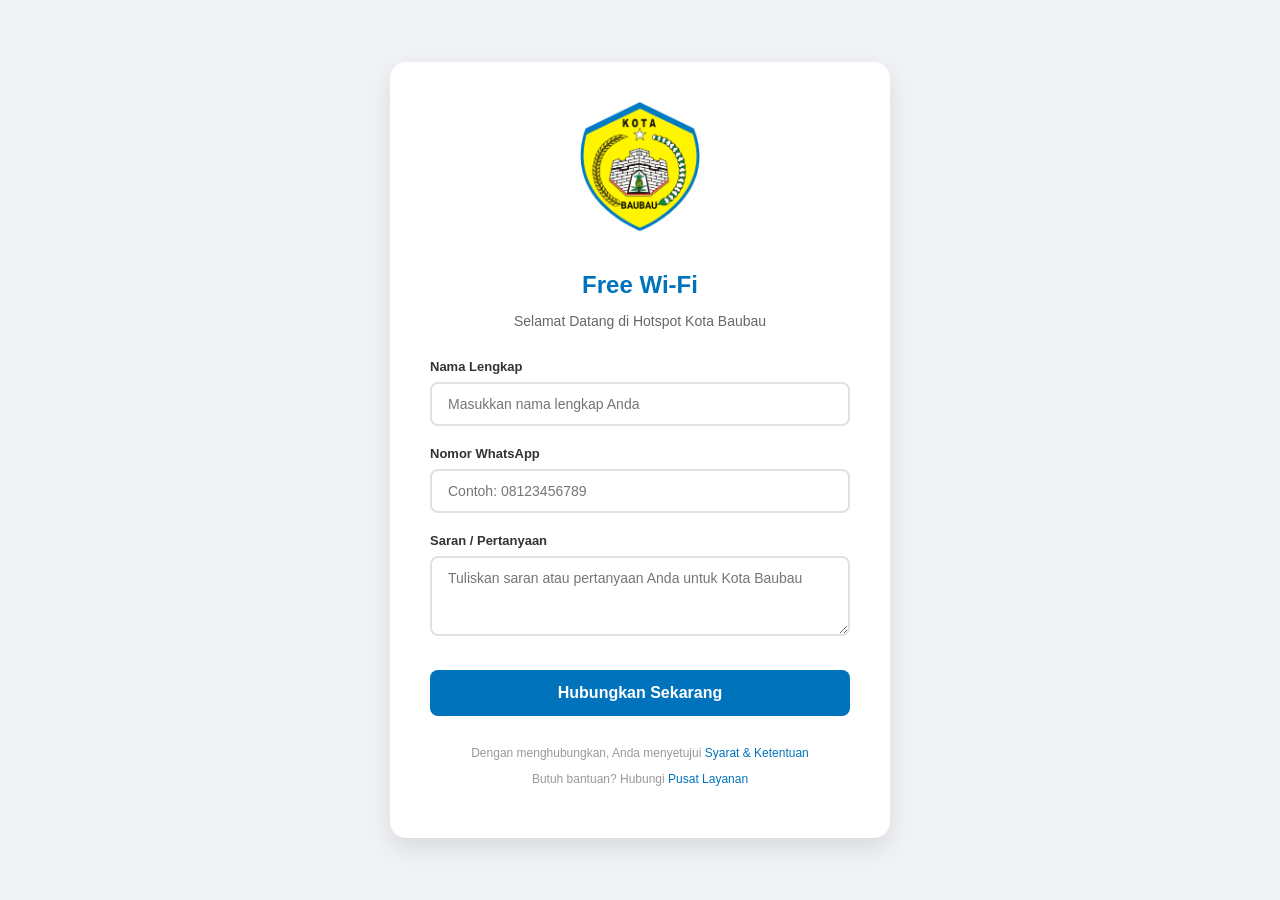
==== index.html @ 73d3892a "Redesign Kota Baubau - Initial Commit" ====
<!DOCTYPE html>
<html lang="id">
<head>
    <meta charset="utf-8">
    <meta http-equiv="X-UA-Compatible" content="IE=edge">
    <meta name="viewport" content="width=device-width, initial-scale=1">
    <meta name="description" content="Hotspot Login Kota Baubau">
    <meta name="author" content="Kota Baubau">
    <link rel="stylesheet" type="text/css" href="assets/fonts/fonts.css"> 
    <link rel="stylesheet" type="text/css" href="assets/css/style.css">
    <title>Hotspot Login - Kota Baubau</title>
</head>
<body>

    <div class="login-card">
        <div class="logo-container">
            <img src="assets/img/logo-baubau.png" alt="Logo Kota Baubau">
        </div>
        
        <h1>Free Wi-Fi</h1>
        <p class="subtitle">Selamat Datang di Hotspot Kota Baubau</p>
        
        <form action="#" method="POST">
            <div class="form-group">
                <label for="nama">Nama Lengkap</label>
                <input type="text" id="nama" name="nama" class="form-control" placeholder="Masukkan nama lengkap Anda" required>
            </div>
            
            <div class="form-group">
                <label for="wa">Nomor WhatsApp</label>
                <input type="tel" id="wa" name="wa" class="form-control" placeholder="Contoh: 08123456789" required>
            </div>
            
            <div class="form-group">
                <label for="saran">Saran / Pertanyaan</label>
                <textarea id="saran" name="saran" class="form-control" placeholder="Tuliskan saran atau pertanyaan Anda untuk Kota Baubau"></textarea>
            </div>
            
            <button type="submit" class="btn-connect">Hubungkan Sekarang</button>
        </form>
        
        <div class="footer-links">
            <p>Dengan menghubungkan, Anda menyetujui <a href="#">Syarat & Ketentuan</a></p>
            <p>Butuh bantuan? Hubungi <a href="#">Pusat Layanan</a></p>
        </div>
    </div>

</body>
</html>
---- assets/css/style.css ----
:root {
    --primary-blue: #0073bc;
    --primary-yellow: #fdfc00;
    --bg-light: #f0f2f5;
    --text-dark: #333333;
    --card-shadow: 0 10px 25px rgba(0, 0, 0, 0.1);
}

body {
    font-family: 'Poppins', sans-serif;
    background-color: var(--bg-light);
    background-image: radial-gradient(var(--primary-blue) 0.5px, transparent 0.5px), radial-gradient(var(--primary-blue) 0.5px, var(--bg-light) 0.5px);
    background-size: 20px 20px;
    background-position: 0 0, 10px 10px;
    background-attachment: fixed;
    margin: 0;
    display: flex;
    justify-content: center;
    align-items: center;
    min-height: 100vh;
}

.login-card {
    background: #ffffff;
    width: 100%;
    max-width: 420px;
    padding: 40px;
    border-radius: 16px;
    box-shadow: var(--card-shadow);
    text-align: center;
    margin: 20px;
}

.logo-container img {
    max-width: 120px;
    margin-bottom: 20px;
}

h1 {
    font-size: 24px;
    font-weight: 600;
    color: var(--primary-blue);
    margin-bottom: 8px;
}

p.subtitle {
    font-size: 14px;
    color: #666;
    margin-bottom: 30px;
}

.form-group {
    text-align: left;
    margin-bottom: 20px;
}

.form-group label {
    display: block;
    font-size: 13px;
    font-weight: 600;
    margin-bottom: 8px;
    color: var(--text-dark);
}

.form-control {
    width: 100%;
    padding: 12px 16px;
    border: 2px solid #e1e1e1;
    border-radius: 8px;
    font-family: inherit;
    font-size: 14px;
    box-sizing: border-box;
    transition: border-color 0.3s ease;
}

.form-control:focus {
    outline: none;
    border-color: var(--primary-blue);
}

textarea.form-control {
    resize: vertical;
    min-height: 80px;
}

.btn-connect {
    background-color: var(--primary-blue);
    color: #ffffff;
    border: none;
    width: 100%;
    padding: 14px;
    font-size: 16px;
    font-weight: 600;
    border-radius: 8px;
    cursor: pointer;
    transition: background-color 0.3s ease, transform 0.1s ease;
    margin-top: 10px;
}

.btn-connect:hover {
    background-color: #005fa3;
    transform: translateY(-1px);
}

.btn-connect:active {
    transform: translateY(0);
}

.footer-links {
    margin-top: 30px;
    font-size: 12px;
    color: #999;
}

.footer-links a {
    color: var(--primary-blue);
    text-decoration: none;
}

.footer-links a:hover {
    text-decoration: underline;
}

@media (max-width: 480px) {
    .login-card {
        padding: 30px 20px;
    }
}
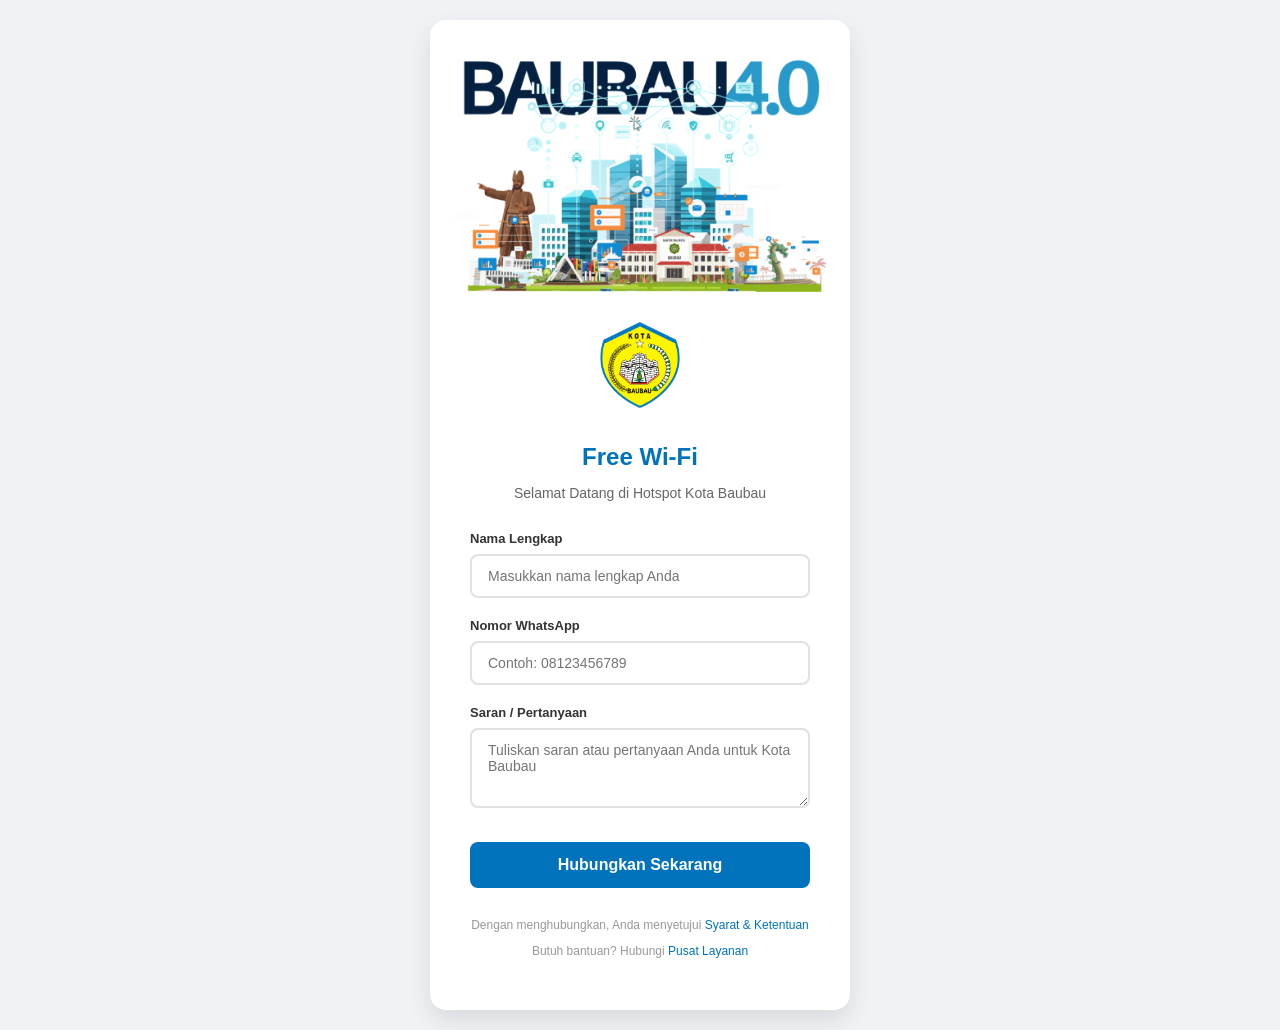
==== commit 049096ac: "Add BAUBAU 4.0 hero banner and update layout" ====
--- a/index.html
+++ b/index.html
@@ -13,35 +13,40 @@
 <body>
 
     <div class="login-card">
-        <div class="logo-container">
-            <img src="assets/img/logo-baubau.png" alt="Logo Kota Baubau">
+        <div class="banner-container">
+            <img src="assets/img/baubau40.png" alt="BAUBAU 4.0" class="hero-banner">
         </div>
-        
-        <h1>Free Wi-Fi</h1>
-        <p class="subtitle">Selamat Datang di Hotspot Kota Baubau</p>
-        
-        <form action="#" method="POST">
-            <div class="form-group">
-                <label for="nama">Nama Lengkap</label>
-                <input type="text" id="nama" name="nama" class="form-control" placeholder="Masukkan nama lengkap Anda" required>
+        <div class="login-content">
+            <div class="logo-container">
+                <img src="assets/img/logo-baubau.png" alt="Logo Kota Baubau">
             </div>
             
-            <div class="form-group">
-                <label for="wa">Nomor WhatsApp</label>
-                <input type="tel" id="wa" name="wa" class="form-control" placeholder="Contoh: 08123456789" required>
+            <h1>Free Wi-Fi</h1>
+            <p class="subtitle">Selamat Datang di Hotspot Kota Baubau</p>
+            
+            <form action="#" method="POST">
+                <div class="form-group">
+                    <label for="nama">Nama Lengkap</label>
+                    <input type="text" id="nama" name="nama" class="form-control" placeholder="Masukkan nama lengkap Anda" required>
+                </div>
+                
+                <div class="form-group">
+                    <label for="wa">Nomor WhatsApp</label>
+                    <input type="tel" id="wa" name="wa" class="form-control" placeholder="Contoh: 08123456789" required>
+                </div>
+                
+                <div class="form-group">
+                    <label for="saran">Saran / Pertanyaan</label>
+                    <textarea id="saran" name="saran" class="form-control" placeholder="Tuliskan saran atau pertanyaan Anda untuk Kota Baubau"></textarea>
+                </div>
+                
+                <button type="submit" class="btn-connect">Hubungkan Sekarang</button>
+            </form>
+            
+            <div class="footer-links">
+                <p>Dengan menghubungkan, Anda menyetujui <a href="#">Syarat & Ketentuan</a></p>
+                <p>Butuh bantuan? Hubungi <a href="#">Pusat Layanan</a></p>
             </div>
-            
-            <div class="form-group">
-                <label for="saran">Saran / Pertanyaan</label>
-                <textarea id="saran" name="saran" class="form-control" placeholder="Tuliskan saran atau pertanyaan Anda untuk Kota Baubau"></textarea>
-            </div>
-            
-            <button type="submit" class="btn-connect">Hubungkan Sekarang</button>
-        </form>
-        
-        <div class="footer-links">
-            <p>Dengan menghubungkan, Anda menyetujui <a href="#">Syarat & Ketentuan</a></p>
-            <p>Butuh bantuan? Hubungi <a href="#">Pusat Layanan</a></p>
         </div>
     </div>
 
--- a/assets/css/style.css
+++ b/assets/css/style.css
@@ -24,16 +24,32 @@
     background: #ffffff;
     width: 100%;
     max-width: 420px;
-    padding: 40px;
+    padding: 0; /* Remove padding from card to allow full-width banner if desired */
     border-radius: 16px;
     box-shadow: var(--card-shadow);
     text-align: center;
     margin: 20px;
+    overflow: hidden; /* Ensure banner corners follow card rounding */
+}
+
+.banner-container {
+    width: 100%;
+    background-color: #fff;
+}
+
+.hero-banner {
+    width: 100%;
+    height: auto;
+    display: block;
+}
+
+.login-content {
+    padding: 30px 40px 40px 40px;
 }
 
 .logo-container img {
-    max-width: 120px;
-    margin-bottom: 20px;
+    max-width: 80px; /* Reduced logo size when banner is present */
+    margin-bottom: 15px;
 }
 
 h1 {
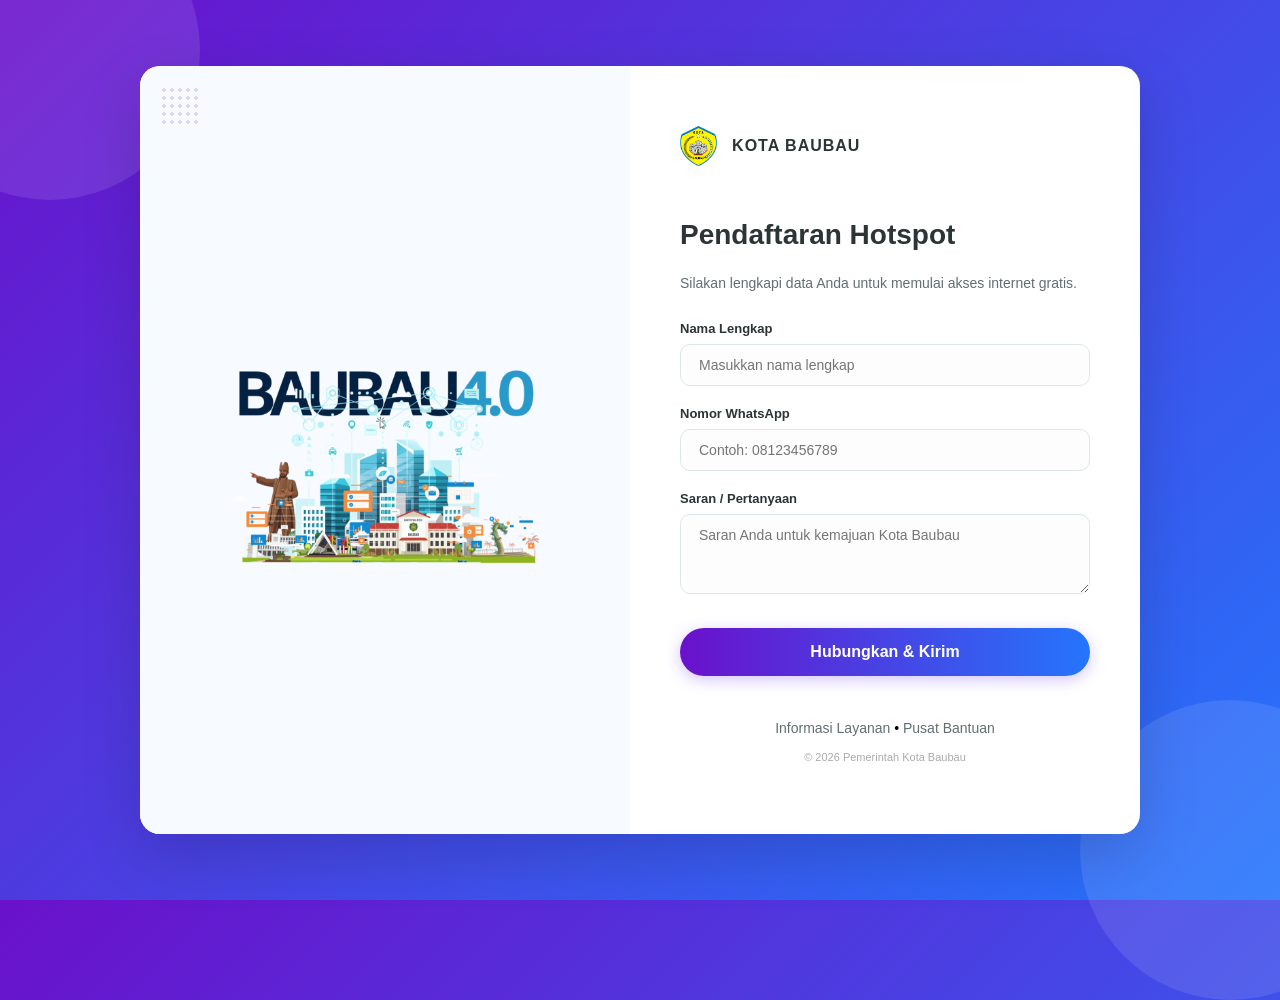
==== commit 5ad0f1c5: "Redesign: Split-screen purple layout with BAUBAU 4.0 banner" ====
--- a/index.html
+++ b/index.html
@@ -12,22 +12,26 @@
 </head>
 <body>
 
-    <div class="login-card">
-        <div class="banner-container">
-            <img src="assets/img/baubau40.png" alt="BAUBAU 4.0" class="hero-banner">
+    <div class="split-card">
+        <!-- Visual Section -->
+        <div class="visual-side">
+            <img src="assets/img/baubau40.png" alt="BAUBAU 4.0" class="hero-img">
         </div>
-        <div class="login-content">
-            <div class="logo-container">
+        
+        <!-- Registration Form Section -->
+        <div class="form-side">
+            <div class="branding">
                 <img src="assets/img/logo-baubau.png" alt="Logo Kota Baubau">
+                <span>Kota Baubau</span>
             </div>
             
-            <h1>Free Wi-Fi</h1>
-            <p class="subtitle">Selamat Datang di Hotspot Kota Baubau</p>
+            <h2>Pendaftaran Hotspot</h2>
+            <p class="instruction">Silakan lengkapi data Anda untuk memulai akses internet gratis.</p>
             
             <form action="#" method="POST">
                 <div class="form-group">
                     <label for="nama">Nama Lengkap</label>
-                    <input type="text" id="nama" name="nama" class="form-control" placeholder="Masukkan nama lengkap Anda" required>
+                    <input type="text" id="nama" name="nama" class="form-control" placeholder="Masukkan nama lengkap" required>
                 </div>
                 
                 <div class="form-group">
@@ -37,15 +41,15 @@
                 
                 <div class="form-group">
                     <label for="saran">Saran / Pertanyaan</label>
-                    <textarea id="saran" name="saran" class="form-control" placeholder="Tuliskan saran atau pertanyaan Anda untuk Kota Baubau"></textarea>
+                    <textarea id="saran" name="saran" class="form-control" placeholder="Saran Anda untuk kemajuan Kota Baubau"></textarea>
                 </div>
                 
-                <button type="submit" class="btn-connect">Hubungkan Sekarang</button>
+                <button type="submit" class="btn-send">Hubungkan & Kirim</button>
             </form>
             
-            <div class="footer-links">
-                <p>Dengan menghubungkan, Anda menyetujui <a href="#">Syarat & Ketentuan</a></p>
-                <p>Butuh bantuan? Hubungi <a href="#">Pusat Layanan</a></p>
+            <div class="back-link">
+                <p><a href="#">Informasi Layanan</a> &bull; <a href="#">Pusat Bantuan</a></p>
+                <p style="font-size: 11px; margin-top: 15px; color: #aaa;">&copy; 2026 Pemerintah Kota Baubau</p>
             </div>
         </div>
     </div>
--- a/assets/css/style.css
+++ b/assets/css/style.css
@@ -1,72 +1,123 @@
 :root {
-    --primary-blue: #0073bc;
-    --primary-yellow: #fdfc00;
-    --bg-light: #f0f2f5;
-    --text-dark: #333333;
-    --card-shadow: 0 10px 25px rgba(0, 0, 0, 0.1);
+    --primary-purple: #7042fd;
+    --primary-blue: #0073bc; /* Baubau Blue for slight accent */
+    --bg-gradient: linear-gradient(135deg, #a1c4fd 0%, #c2e9fb 100%);
+    --card-shadow: 0 20px 60px rgba(0, 0, 0, 0.15);
+    --text-main: #2d3436;
+    --text-muted: #636e72;
 }
 
 body {
     font-family: 'Poppins', sans-serif;
-    background-color: var(--bg-light);
-    background-image: radial-gradient(var(--primary-blue) 0.5px, transparent 0.5px), radial-gradient(var(--primary-blue) 0.5px, var(--bg-light) 0.5px);
-    background-size: 20px 20px;
-    background-position: 0 0, 10px 10px;
-    background-attachment: fixed;
     margin: 0;
+    padding: 0;
+    min-height: 100vh;
     display: flex;
     justify-content: center;
     align-items: center;
-    min-height: 100vh;
-}
-
-.login-card {
+    background: #6a11cb;
+    background: linear-gradient(135deg, #6a11cb 0%, #2575fc 100%);
+    position: relative;
+    overflow-x: hidden;
+}
+
+/* Background elements similar to the FOCUS style */
+body::before, body::after {
+    content: '';
+    position: absolute;
+    width: 300px;
+    height: 300px;
+    border-radius: 50%;
+    background: rgba(255, 255, 255, 0.1);
+    z-index: -1;
+}
+
+body::before { top: -100px; left: -100px; }
+body::after { bottom: -100px; right: -100px; }
+
+.split-card {
     background: #ffffff;
     width: 100%;
-    max-width: 420px;
-    padding: 0; /* Remove padding from card to allow full-width banner if desired */
-    border-radius: 16px;
+    max-width: 1000px;
+    min-height: 550px;
+    display: flex;
+    border-radius: 20px;
     box-shadow: var(--card-shadow);
-    text-align: center;
+    overflow: hidden;
     margin: 20px;
-    overflow: hidden; /* Ensure banner corners follow card rounding */
-}
-
-.banner-container {
-    width: 100%;
-    background-color: #fff;
-}
-
-.hero-banner {
-    width: 100%;
+}
+
+/* Left Column: Visuals */
+.visual-side {
+    flex: 1;
+    background-color: #f7faff;
+    display: flex;
+    flex-direction: column;
+    justify-content: center;
+    align-items: center;
+    padding: 40px;
+    position: relative;
+}
+
+.visual-side .hero-img {
+    max-width: 85%;
     height: auto;
-    display: block;
-}
-
-.login-content {
-    padding: 30px 40px 40px 40px;
-}
-
-.logo-container img {
-    max-width: 80px; /* Reduced logo size when banner is present */
-    margin-bottom: 15px;
-}
-
-h1 {
-    font-size: 24px;
+    object-fit: contain;
+}
+
+.visual-side::after {
+    content: '';
+    position: absolute;
+    top: 20px;
+    left: 20px;
+    width: 40px;
+    height: 40px;
+    background: radial-gradient(circle, var(--primary-purple) 2px, transparent 2px);
+    background-size: 8px 8px;
+    opacity: 0.2;
+}
+
+/* Right Column: Form */
+.form-side {
+    flex: 1;
+    padding: 60px 50px;
+    display: flex;
+    flex-direction: column;
+    justify-content: center;
+}
+
+.branding {
+    display: flex;
+    align-items: center;
+    margin-bottom: 30px;
+}
+
+.branding img {
+    height: 40px;
+    margin-right: 15px;
+}
+
+.branding span {
     font-weight: 600;
-    color: var(--primary-blue);
-    margin-bottom: 8px;
-}
-
-p.subtitle {
+    color: var(--text-main);
+    letter-spacing: 1px;
+    text-transform: uppercase;
+}
+
+h2 {
+    font-size: 28px;
+    color: var(--text-main);
+    margin-bottom: 10px;
+    font-weight: 700;
+}
+
+p.instruction {
+    color: var(--text-muted);
     font-size: 14px;
-    color: #666;
     margin-bottom: 30px;
 }
 
 .form-group {
-    text-align: left;
     margin-bottom: 20px;
 }
 
@@ -74,71 +125,79 @@
     display: block;
     font-size: 13px;
     font-weight: 600;
+    color: var(--text-main);
     margin-bottom: 8px;
-    color: var(--text-dark);
 }
 
 .form-control {
     width: 100%;
-    padding: 12px 16px;
-    border: 2px solid #e1e1e1;
-    border-radius: 8px;
+    padding: 12px 18px;
+    border: 1px solid #dfe6e9;
+    border-radius: 10px;
     font-family: inherit;
     font-size: 14px;
     box-sizing: border-box;
-    transition: border-color 0.3s ease;
+    transition: all 0.3s ease;
+    background: #fdfdfd;
 }
 
 .form-control:focus {
     outline: none;
-    border-color: var(--primary-blue);
+    border-color: var(--primary-purple);
+    box-shadow: 0 0 0 4px rgba(112, 66, 253, 0.1);
 }
 
 textarea.form-control {
+    min-height: 80px;
     resize: vertical;
-    min-height: 80px;
-}
-
-.btn-connect {
-    background-color: var(--primary-blue);
-    color: #ffffff;
+}
+
+.btn-send {
+    background: var(--primary-purple);
+    background: linear-gradient(to right, #6a11cb 0%, #2575fc 100%);
+    color: #fff;
     border: none;
-    width: 100%;
-    padding: 14px;
+    padding: 15px;
+    border-radius: 50px;
     font-size: 16px;
     font-weight: 600;
-    border-radius: 8px;
     cursor: pointer;
-    transition: background-color 0.3s ease, transform 0.1s ease;
+    box-shadow: 0 4px 15px rgba(112, 66, 253, 0.3);
+    transition: all 0.3s ease;
     margin-top: 10px;
-}
-
-.btn-connect:hover {
-    background-color: #005fa3;
-    transform: translateY(-1px);
-}
-
-.btn-connect:active {
-    transform: translateY(0);
-}
-
-.footer-links {
+    width: 100%;
+}
+
+.btn-send:hover {
+    transform: translateY(-2px);
+    box-shadow: 0 6px 20px rgba(112, 66, 253, 0.4);
+}
+
+.back-link {
+    text-align: center;
     margin-top: 30px;
-    font-size: 12px;
-    color: #999;
-}
-
-.footer-links a {
-    color: var(--primary-blue);
+    font-size: 14px;
+}
+
+.back-link a {
+    color: var(--text-muted);
     text-decoration: none;
-}
-
-.footer-links a:hover {
-    text-decoration: underline;
-}
-
-@media (max-width: 480px) {
-    .login-card {
-        padding: 30px 20px;
+    transition: color 0.3s;
+}
+
+.back-link a:hover {
+    color: var(--primary-purple);
+}
+
+@media (max-width: 900px) {
+    .split-card {
+        flex-direction: column;
+        max-width: 450px;
     }
-}
+    .visual-side {
+        padding: 30px;
+    }
+    .form-side {
+        padding: 40px 30px;
+    }
+}
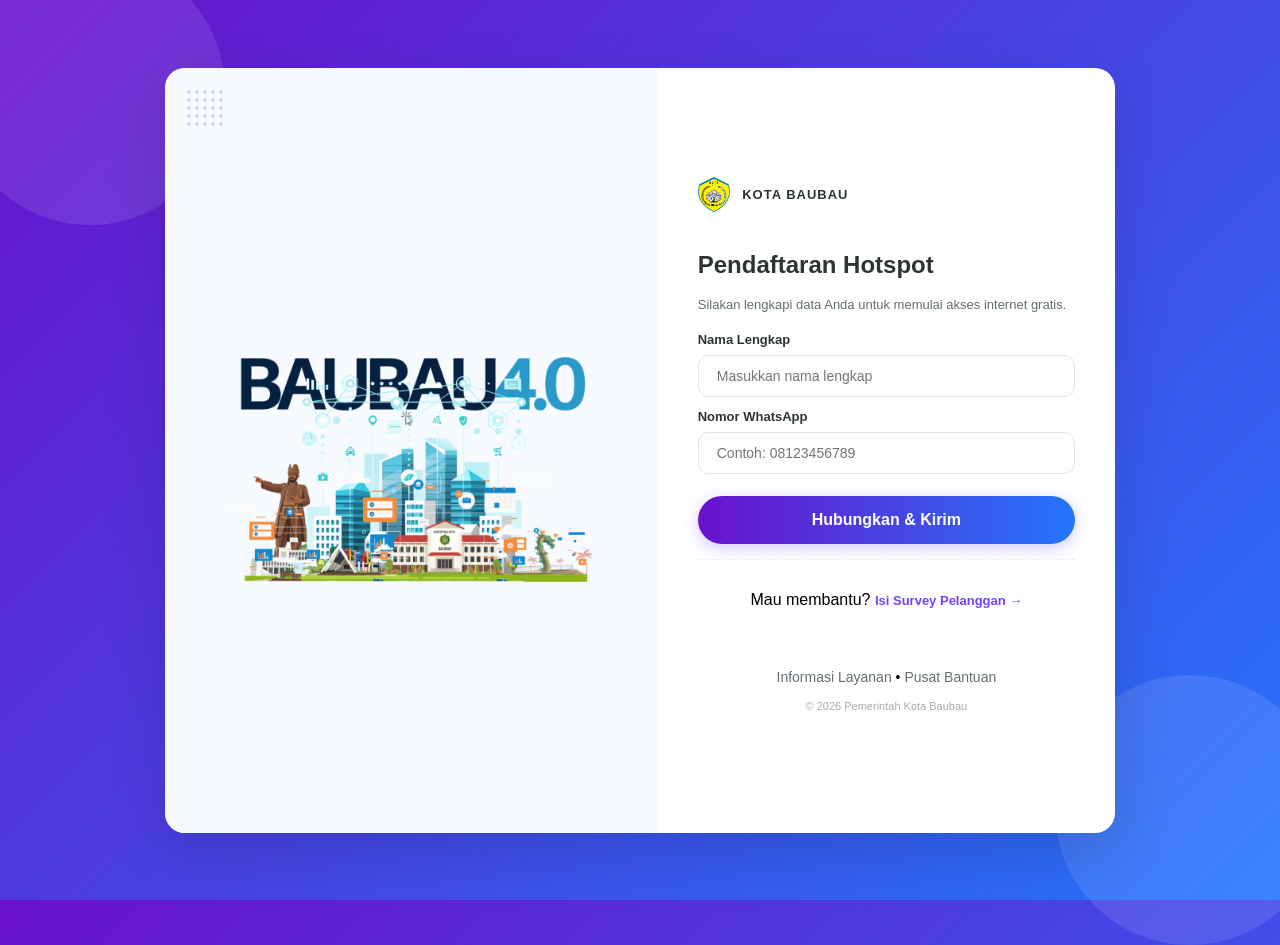
==== commit 0a75f3f8: "feat: simplify login page, add connection status, and customer survey pages" ====
--- a/index.html
+++ b/index.html
@@ -28,7 +28,7 @@
             <h2>Pendaftaran Hotspot</h2>
             <p class="instruction">Silakan lengkapi data Anda untuk memulai akses internet gratis.</p>
             
-            <form action="#" method="POST">
+            <form action="#" method="POST" id="login-form">
                 <div class="form-group">
                     <label for="nama">Nama Lengkap</label>
                     <input type="text" id="nama" name="nama" class="form-control" placeholder="Masukkan nama lengkap" required>
@@ -39,14 +39,13 @@
                     <input type="tel" id="wa" name="wa" class="form-control" placeholder="Contoh: 08123456789" required>
                 </div>
                 
-                <div class="form-group">
-                    <label for="saran">Saran / Pertanyaan</label>
-                    <textarea id="saran" name="saran" class="form-control" placeholder="Saran Anda untuk kemajuan Kota Baubau"></textarea>
-                </div>
-                
                 <button type="submit" class="btn-send">Hubungkan & Kirim</button>
             </form>
             
+            <div class="survey-promo">
+                <p>Mau membantu? <a href="survey.html">Isi Survey Pelanggan &rarr;</a></p>
+            </div>
+
             <div class="back-link">
                 <p><a href="#">Informasi Layanan</a> &bull; <a href="#">Pusat Bantuan</a></p>
                 <p style="font-size: 11px; margin-top: 15px; color: #aaa;">&copy; 2026 Pemerintah Kota Baubau</p>
@@ -54,5 +53,16 @@
         </div>
     </div>
 
+    <script>
+        document.getElementById('login-form').addEventListener('submit', function(e) {
+            e.preventDefault();
+            const nama = document.getElementById('nama').value;
+            localStorage.setItem('wifi_user_name', nama);
+            window.location.href = 'status.html';
+        });
+    </script>
 </body>
 </html>
+
+</body>
+</html>
--- a/assets/css/style.css
+++ b/assets/css/style.css
@@ -11,35 +11,36 @@
     font-family: 'Poppins', sans-serif;
     margin: 0;
     padding: 0;
-    min-height: 100vh;
+    height: 100vh; /* Fixed height for no-scroll */
     display: flex;
     justify-content: center;
     align-items: center;
     background: #6a11cb;
     background: linear-gradient(135deg, #6a11cb 0%, #2575fc 100%);
     position: relative;
-    overflow-x: hidden;
+    overflow: hidden; /* Prevent body scroll */
 }
 
 /* Background elements similar to the FOCUS style */
 body::before, body::after {
     content: '';
     position: absolute;
-    width: 300px;
-    height: 300px;
+    width: 30vh;
+    height: 30vh;
     border-radius: 50%;
     background: rgba(255, 255, 255, 0.1);
     z-index: -1;
 }
 
-body::before { top: -100px; left: -100px; }
-body::after { bottom: -100px; right: -100px; }
+body::before { top: -5vh; left: -5vh; }
+body::after { bottom: -5vh; right: -5vh; }
 
 .split-card {
     background: #ffffff;
     width: 100%;
-    max-width: 1000px;
-    min-height: 550px;
+    max-width: 950px;
+    height: 85vh; /* Responsive height to fit viewport */
+    min-height: 500px;
     display: flex;
     border-radius: 20px;
     box-shadow: var(--card-shadow);
@@ -49,20 +50,23 @@
 
 /* Left Column: Visuals */
 .visual-side {
-    flex: 1;
+    flex: 1.2; /* Give slightly more space to the visual side */
     background-color: #f7faff;
     display: flex;
     flex-direction: column;
     justify-content: center;
     align-items: center;
-    padding: 40px;
+    padding: 20px; /* Reduced padding for more image space */
     position: relative;
+    overflow: hidden;
 }
 
 .visual-side .hero-img {
-    max-width: 85%;
-    height: auto;
-    object-fit: contain;
+    width: 100%;
+    height: 100%;
+    object-fit: contain; /* Ensure the whole image fits without cropping */
+    max-width: 90%;
+    max-height: 90%;
 }
 
 .visual-side::after {
@@ -80,7 +84,7 @@
 /* Right Column: Form */
 .form-side {
     flex: 1;
-    padding: 60px 50px;
+    padding: 30px 40px; /* Reduced vertical padding */
     display: flex;
     flex-direction: column;
     justify-content: center;
@@ -89,15 +93,16 @@
 .branding {
     display: flex;
     align-items: center;
-    margin-bottom: 30px;
+    margin-bottom: 20px; /* Reduced margin */
 }
 
 .branding img {
-    height: 40px;
-    margin-right: 15px;
+    height: 35px; /* Slightly smaller */
+    margin-right: 12px;
 }
 
 .branding span {
+    font-size: 13px; /* Slightly smaller */
     font-weight: 600;
     color: var(--text-main);
     letter-spacing: 1px;
@@ -105,20 +110,20 @@
 }
 
 h2 {
-    font-size: 28px;
+    font-size: 24px; /* Reduced from 28px */
     color: var(--text-main);
-    margin-bottom: 10px;
+    margin-bottom: 5px; /* Reduced margin */
     font-weight: 700;
 }
 
 p.instruction {
     color: var(--text-muted);
-    font-size: 14px;
-    margin-bottom: 30px;
+    font-size: 13px; /* Reduced font size */
+    margin-bottom: 20px; /* Reduced margin */
 }
 
 .form-group {
-    margin-bottom: 20px;
+    margin-bottom: 12px; /* Reduced from 20px */
 }
 
 .form-group label {
@@ -189,13 +194,148 @@
     color: var(--primary-purple);
 }
 
+
+/* Satisfaction Rating */
+.rating-group {
+    display: flex;
+    flex-direction: row-reverse;
+    justify-content: flex-end;
+    gap: 10px;
+    margin-top: 5px;
+}
+
+.rating-group input {
+    display: none;
+}
+
+.rating-group label {
+    font-size: 24px;
+    color: #dfe6e9;
+    cursor: pointer;
+    transition: color 0.2s;
+    margin-bottom: 0px !important;
+}
+
+.rating-group label:hover,
+.rating-group label:hover ~ label,
+.rating-group input:checked ~ label {
+    color: #ffb900;
+}
+
+.rating-group label::before {
+    content: '★';
+}
+
+/* Survey Link in index.html */
+.survey-promo {
+    margin-top: 15px;
+    padding-top: 15px;
+    border-top: 1px dashed #eee;
+    text-align: center;
+}
+
+.survey-promo a {
+    display: inline-block;
+    color: var(--primary-purple);
+    font-weight: 600;
+    text-decoration: none;
+    font-size: 13px;
+    transition: all 0.2s;
+}
+
+.survey-promo a:hover {
+    transform: scale(1.05);
+}
+
+
+/* Status Page */
+.status-info {
+    background: #f8f9fa;
+    border-radius: 12px;
+    padding: 15px;
+    margin-bottom: 20px;
+}
+
+.status-item {
+    display: flex;
+    justify-content: space-between;
+    padding: 8px 0;
+    border-bottom: 1px solid #eee;
+}
+
+.status-item:last-child {
+    border-bottom: none;
+}
+
+.status-label {
+    font-size: 13px;
+    color: var(--text-muted);
+    font-weight: 500;
+}
+
+.status-value {
+    font-size: 13px;
+    color: var(--text-main);
+    font-weight: 600;
+}
+
+.status-indicator {
+    display: inline-flex;
+    align-items: center;
+    gap: 8px;
+    background: #e1f5fe;
+    color: #0288d1;
+    padding: 5px 12px;
+    border-radius: 20px;
+    font-size: 12px;
+    font-weight: 600;
+    margin-bottom: 20px;
+}
+
+.status-indicator::before {
+    content: '';
+    width: 8px;
+    height: 8px;
+    background: #0288d1;
+    border-radius: 50%;
+    animation: pulse 1.5s infinite;
+}
+
+@keyframes pulse {
+    0% { transform: scale(0.95); box-shadow: 0 0 0 0 rgba(2, 136, 209, 0.7); }
+    70% { transform: scale(1); box-shadow: 0 0 0 10px rgba(2, 136, 209, 0); }
+    100% { transform: scale(0.95); box-shadow: 0 0 0 0 rgba(2, 136, 209, 0); }
+}
+
+.btn-logout {
+    background: #ecf0f1;
+    color: #2d3436;
+    border: none;
+    padding: 12px;
+    border-radius: 50px;
+    font-size: 14px;
+    font-weight: 600;
+    cursor: pointer;
+    transition: all 0.3s ease;
+    width: 100%;
+    margin-top: 10px;
+}
+
+.btn-logout:hover {
+    background: #dfe6e9;
+    color: #d63031;
+}
+
 @media (max-width: 900px) {
     .split-card {
         flex-direction: column;
         max-width: 450px;
+        height: auto;
     }
     .visual-side {
         padding: 30px;
+        height: 200px;
+        flex: none;
     }
     .form-side {
         padding: 40px 30px;
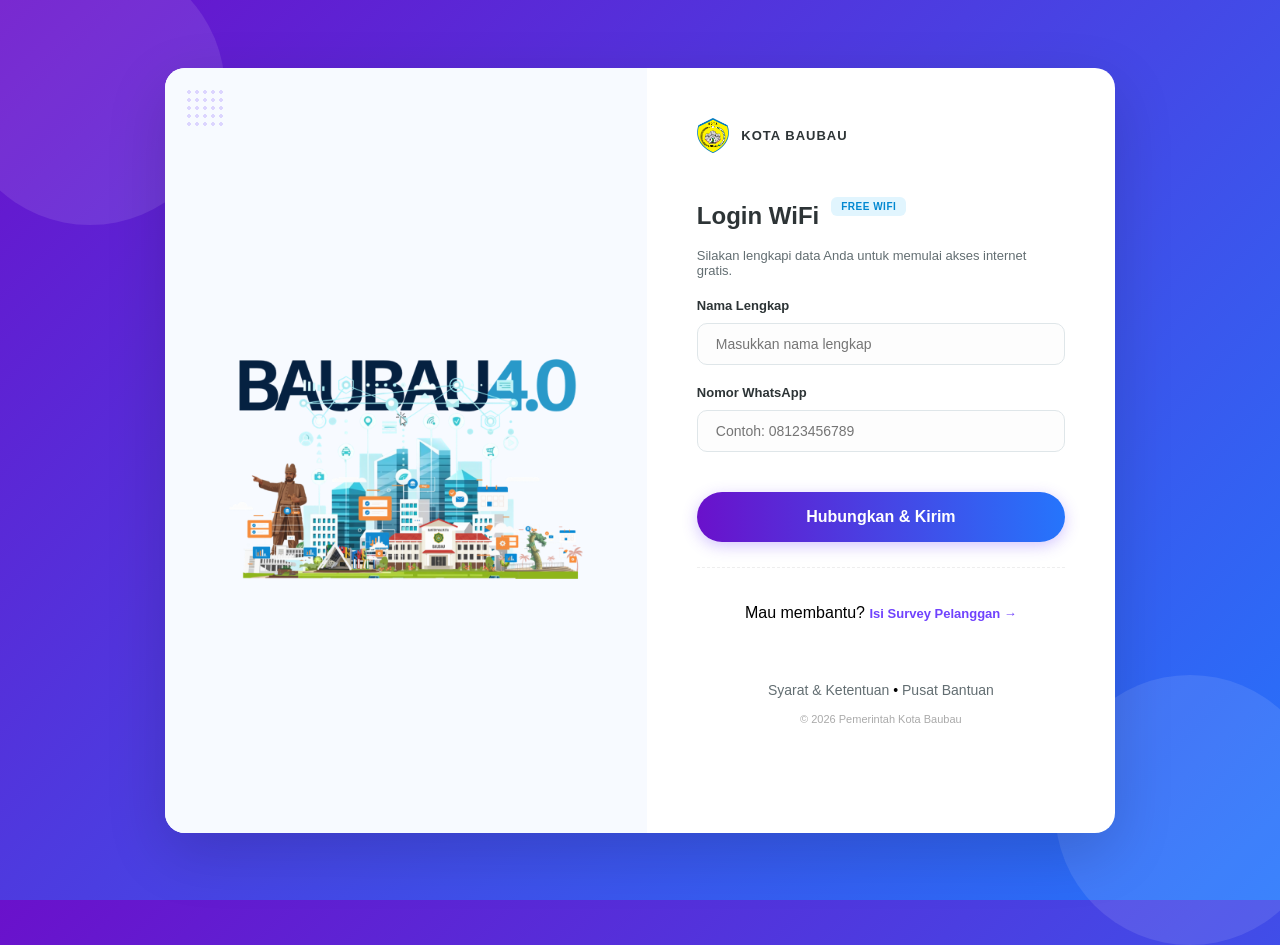
==== commit 8b0f315a: "feat: Implement complete premium MikroTik Hotspot suite and enhanced survey UI - Branding & Identity" ====
--- a/index.html
+++ b/index.html
@@ -1,15 +1,17 @@
 <!DOCTYPE html>
 <html lang="id">
+
 <head>
     <meta charset="utf-8">
     <meta http-equiv="X-UA-Compatible" content="IE=edge">
     <meta name="viewport" content="width=device-width, initial-scale=1">
     <meta name="description" content="Hotspot Login Kota Baubau">
     <meta name="author" content="Kota Baubau">
-    <link rel="stylesheet" type="text/css" href="assets/fonts/fonts.css"> 
+    <link rel="stylesheet" type="text/css" href="assets/fonts/fonts.css">
     <link rel="stylesheet" type="text/css" href="assets/css/style.css">
     <title>Hotspot Login - Kota Baubau</title>
 </head>
+
 <body>
 
     <div class="split-card">
@@ -17,44 +19,48 @@
         <div class="visual-side">
             <img src="assets/img/baubau40.png" alt="BAUBAU 4.0" class="hero-img">
         </div>
-        
+
         <!-- Registration Form Section -->
         <div class="form-side">
             <div class="branding">
                 <img src="assets/img/logo-baubau.png" alt="Logo Kota Baubau">
                 <span>Kota Baubau</span>
             </div>
-            
-            <h2>Pendaftaran Hotspot</h2>
+
+            <div class="header-group">
+                <h2>Login WiFi</h2>
+                <span class="badge-free">FREE WIFI</span>
+            </div>
             <p class="instruction">Silakan lengkapi data Anda untuk memulai akses internet gratis.</p>
-            
+
             <form action="#" method="POST" id="login-form">
                 <div class="form-group">
                     <label for="nama">Nama Lengkap</label>
-                    <input type="text" id="nama" name="nama" class="form-control" placeholder="Masukkan nama lengkap" required>
+                    <input type="text" id="nama" name="nama" class="form-control" placeholder="Masukkan nama lengkap"
+                        required>
                 </div>
-                
+
                 <div class="form-group">
                     <label for="wa">Nomor WhatsApp</label>
                     <input type="tel" id="wa" name="wa" class="form-control" placeholder="Contoh: 08123456789" required>
                 </div>
-                
+
                 <button type="submit" class="btn-send">Hubungkan & Kirim</button>
             </form>
-            
+
             <div class="survey-promo">
                 <p>Mau membantu? <a href="survey.html">Isi Survey Pelanggan &rarr;</a></p>
             </div>
 
             <div class="back-link">
-                <p><a href="#">Informasi Layanan</a> &bull; <a href="#">Pusat Bantuan</a></p>
+                <p><a href="terms.html">Syarat & Ketentuan</a> &bull; <a href="help.html">Pusat Bantuan</a></p>
                 <p style="font-size: 11px; margin-top: 15px; color: #aaa;">&copy; 2026 Pemerintah Kota Baubau</p>
             </div>
         </div>
     </div>
 
     <script>
-        document.getElementById('login-form').addEventListener('submit', function(e) {
+        document.getElementById('login-form').addEventListener('submit', function (e) {
             e.preventDefault();
             const nama = document.getElementById('nama').value;
             localStorage.setItem('wifi_user_name', nama);
@@ -62,7 +68,9 @@
         });
     </script>
 </body>
+
 </html>
 
 </body>
-</html>
+
+</html>
--- a/assets/css/style.css
+++ b/assets/css/style.css
@@ -84,16 +84,17 @@
 /* Right Column: Form */
 .form-side {
     flex: 1;
-    padding: 30px 40px; /* Reduced vertical padding */
+    padding: 40px 50px; /* Increased padding and standardized */
     display: flex;
     flex-direction: column;
-    justify-content: center;
+    justify-content: flex-start; /* Align from top for better control */
 }
 
 .branding {
     display: flex;
     align-items: center;
-    margin-bottom: 20px; /* Reduced margin */
+    margin-bottom: 30px; /* Increased from 20px */
+    padding-top: 10px; /* Buffer from card edge */
 }
 
 .branding img {
@@ -109,11 +110,29 @@
     text-transform: uppercase;
 }
 
+.header-group {
+    display: flex;
+    align-items: center;
+    gap: 12px;
+    margin-bottom: 5px;
+}
+
 h2 {
-    font-size: 24px; /* Reduced from 28px */
-    color: var(--text-main);
-    margin-bottom: 5px; /* Reduced margin */
+    font-size: 24px;
+    color: var(--text-main);
+    margin-bottom: 0px;
     font-weight: 700;
+}
+
+.badge-free {
+    background: #e1f5fe;
+    color: #0288d1;
+    padding: 4px 10px;
+    border-radius: 6px;
+    font-size: 10px;
+    font-weight: 800;
+    letter-spacing: 0.5px;
+    text-transform: uppercase;
 }
 
 p.instruction {
@@ -123,7 +142,7 @@
 }
 
 .form-group {
-    margin-bottom: 12px; /* Reduced from 20px */
+    margin-bottom: 20px; /* Consistent margin */
 }
 
 .form-group label {
@@ -131,7 +150,7 @@
     font-size: 13px;
     font-weight: 600;
     color: var(--text-main);
-    margin-bottom: 8px;
+    margin-bottom: 10px; /* Increased from 8px for better separation */
 }
 
 .form-control {
@@ -152,6 +171,179 @@
     box-shadow: 0 0 0 4px rgba(112, 66, 253, 0.1);
 }
 
+select.form-control {
+    appearance: none;
+    background-image: url("data:image/svg+xml,%3Csvg xmlns='http://www.w3.org/2000/svg' width='24' height='24' viewBox='0 0 24 24' fill='none' stroke='%23636e72' stroke-width='2' stroke-linecap='round' stroke-linejoin='round'%3E%3Cpolyline points='6 9 12 15 18 9'%3E%3C/polyline%3E%3C/svg%3E");
+    background-repeat: no-repeat;
+    background-position: right 15px center;
+    background-size: 18px;
+    padding-right: 45px;
+    cursor: pointer;
+}
+
+/* Modal Selection */
+.modal-trigger {
+    display: flex;
+    justify-content: space-between;
+    align-items: center;
+    padding: 12px 18px;
+    border: 1px solid #dfe6e9;
+    border-radius: 10px;
+    background: #fdfdfd;
+    cursor: pointer;
+    transition: all 0.3s ease;
+    font-size: 14px;
+    color: var(--text-main);
+}
+
+.modal-trigger:hover {
+    border-color: var(--primary-purple);
+}
+
+.modal-trigger.open {
+    border-color: var(--primary-purple);
+    box-shadow: 0 0 0 4px rgba(112, 66, 253, 0.1);
+}
+
+.arrow-icon {
+    width: 12px;
+    height: 12px;
+    border-right: 2px solid var(--text-muted);
+    border-bottom: 2px solid var(--text-muted);
+    transform: rotate(45deg);
+    transition: transform 0.3s ease;
+    margin-top: -4px;
+}
+
+.modal-trigger.open .arrow-icon {
+    transform: rotate(-135deg);
+    margin-top: 4px;
+}
+
+.modal-overlay {
+    position: fixed;
+    top: 0;
+    left: 0;
+    width: 100%;
+    height: 100%;
+    background: rgba(0, 0, 0, 0.6);
+    backdrop-filter: blur(4px);
+    display: none;
+    justify-content: center;
+    align-items: center;
+    z-index: 2000;
+    padding: 20px;
+    box-sizing: border-box;
+}
+
+.modal-overlay.active {
+    display: flex;
+    animation: fadeIn 0.3s ease-out;
+}
+
+.modal-card {
+    background: #fff;
+    width: 100%;
+    max-width: 450px;
+    border-radius: 20px;
+    box-shadow: 0 15px 50px rgba(0,0,0,0.3);
+    overflow: hidden;
+    animation: slideUp 0.3s ease-out;
+    display: flex;
+    flex-direction: column;
+    max-height: 90vh;
+}
+
+@keyframes fadeIn {
+    from { opacity: 0; }
+    to { opacity: 1; }
+}
+
+@keyframes slideUp {
+    from { transform: translateY(20px); opacity: 0; }
+    to { transform: translateY(0); opacity: 1; }
+}
+
+.modal-header {
+    padding: 20px 25px;
+    border-bottom: 1px solid #eee;
+    display: flex;
+    justify-content: space-between;
+    align-items: center;
+}
+
+.modal-header h3 {
+    margin: 0;
+    font-size: 18px;
+    color: var(--text-main);
+}
+
+.btn-close {
+    background: none;
+    border: none;
+    font-size: 24px;
+    color: var(--text-muted);
+    cursor: pointer;
+    line-height: 1;
+}
+
+.modal-body {
+    padding: 20px 25px;
+    overflow-y: auto;
+}
+
+.modal-footer {
+    padding: 15px 25px;
+    border-top: 1px solid #eee;
+    background: #f8f9fa;
+}
+
+.select-all-wrapper {
+    padding-bottom: 15px;
+    margin-bottom: 15px;
+    border-bottom: 1px solid #eee;
+}
+
+.select-all {
+    background: #f1f2f6 !important;
+    font-weight: 700 !important;
+}
+
+/* Checkbox Grid inside Modal */
+.checkbox-grid {
+    display: grid;
+    grid-template-columns: 1fr;
+    gap: 8px;
+}
+
+.checkbox-item {
+    display: flex;
+    align-items: center;
+    gap: 12px;
+    padding: 10px 15px;
+    background: #fff;
+    border: 1px solid #eee;
+    border-radius: 10px;
+    cursor: pointer;
+    transition: all 0.2s;
+}
+
+.checkbox-item:hover {
+    border-color: var(--primary-purple);
+    background: #fcfaff;
+}
+
+.checkbox-item input {
+    accent-color: var(--primary-purple);
+    width: 18px;
+    height: 18px;
+}
+
+.checkbox-item span {
+    font-size: 14px;
+    color: var(--text-main);
+}
+
 textarea.form-control {
     min-height: 80px;
     resize: vertical;
@@ -162,14 +354,14 @@
     background: linear-gradient(to right, #6a11cb 0%, #2575fc 100%);
     color: #fff;
     border: none;
-    padding: 15px;
+    padding: 16px;
     border-radius: 50px;
     font-size: 16px;
     font-weight: 600;
     cursor: pointer;
     box-shadow: 0 4px 15px rgba(112, 66, 253, 0.3);
     transition: all 0.3s ease;
-    margin-top: 10px;
+    margin-top: 20px; /* Increased margin above primary button */
     width: 100%;
 }
 
@@ -200,8 +392,8 @@
     display: flex;
     flex-direction: row-reverse;
     justify-content: flex-end;
-    gap: 10px;
-    margin-top: 5px;
+    gap: 15px; /* Increased gap from 10px */
+    margin-top: 10px;
 }
 
 .rating-group input {
@@ -209,11 +401,12 @@
 }
 
 .rating-group label {
-    font-size: 24px;
+    font-size: 32px; /* Increased from 24px */
     color: #dfe6e9;
     cursor: pointer;
-    transition: color 0.2s;
+    transition: all 0.2s ease;
     margin-bottom: 0px !important;
+    line-height: 1;
 }
 
 .rating-group label:hover,
@@ -228,8 +421,8 @@
 
 /* Survey Link in index.html */
 .survey-promo {
-    margin-top: 15px;
-    padding-top: 15px;
+    margin-top: 25px; /* Increased margin */
+    padding-top: 20px;
     border-top: 1px dashed #eee;
     text-align: center;
 }
@@ -282,14 +475,15 @@
 .status-indicator {
     display: inline-flex;
     align-items: center;
-    gap: 8px;
+    gap: 10px;
     background: #e1f5fe;
     color: #0288d1;
-    padding: 5px 12px;
+    padding: 8px 16px;
     border-radius: 20px;
     font-size: 12px;
     font-weight: 600;
-    margin-bottom: 20px;
+    margin-bottom: 25px;
+    line-height: normal; /* Fix vertical centering */
 }
 
 .status-indicator::before {
